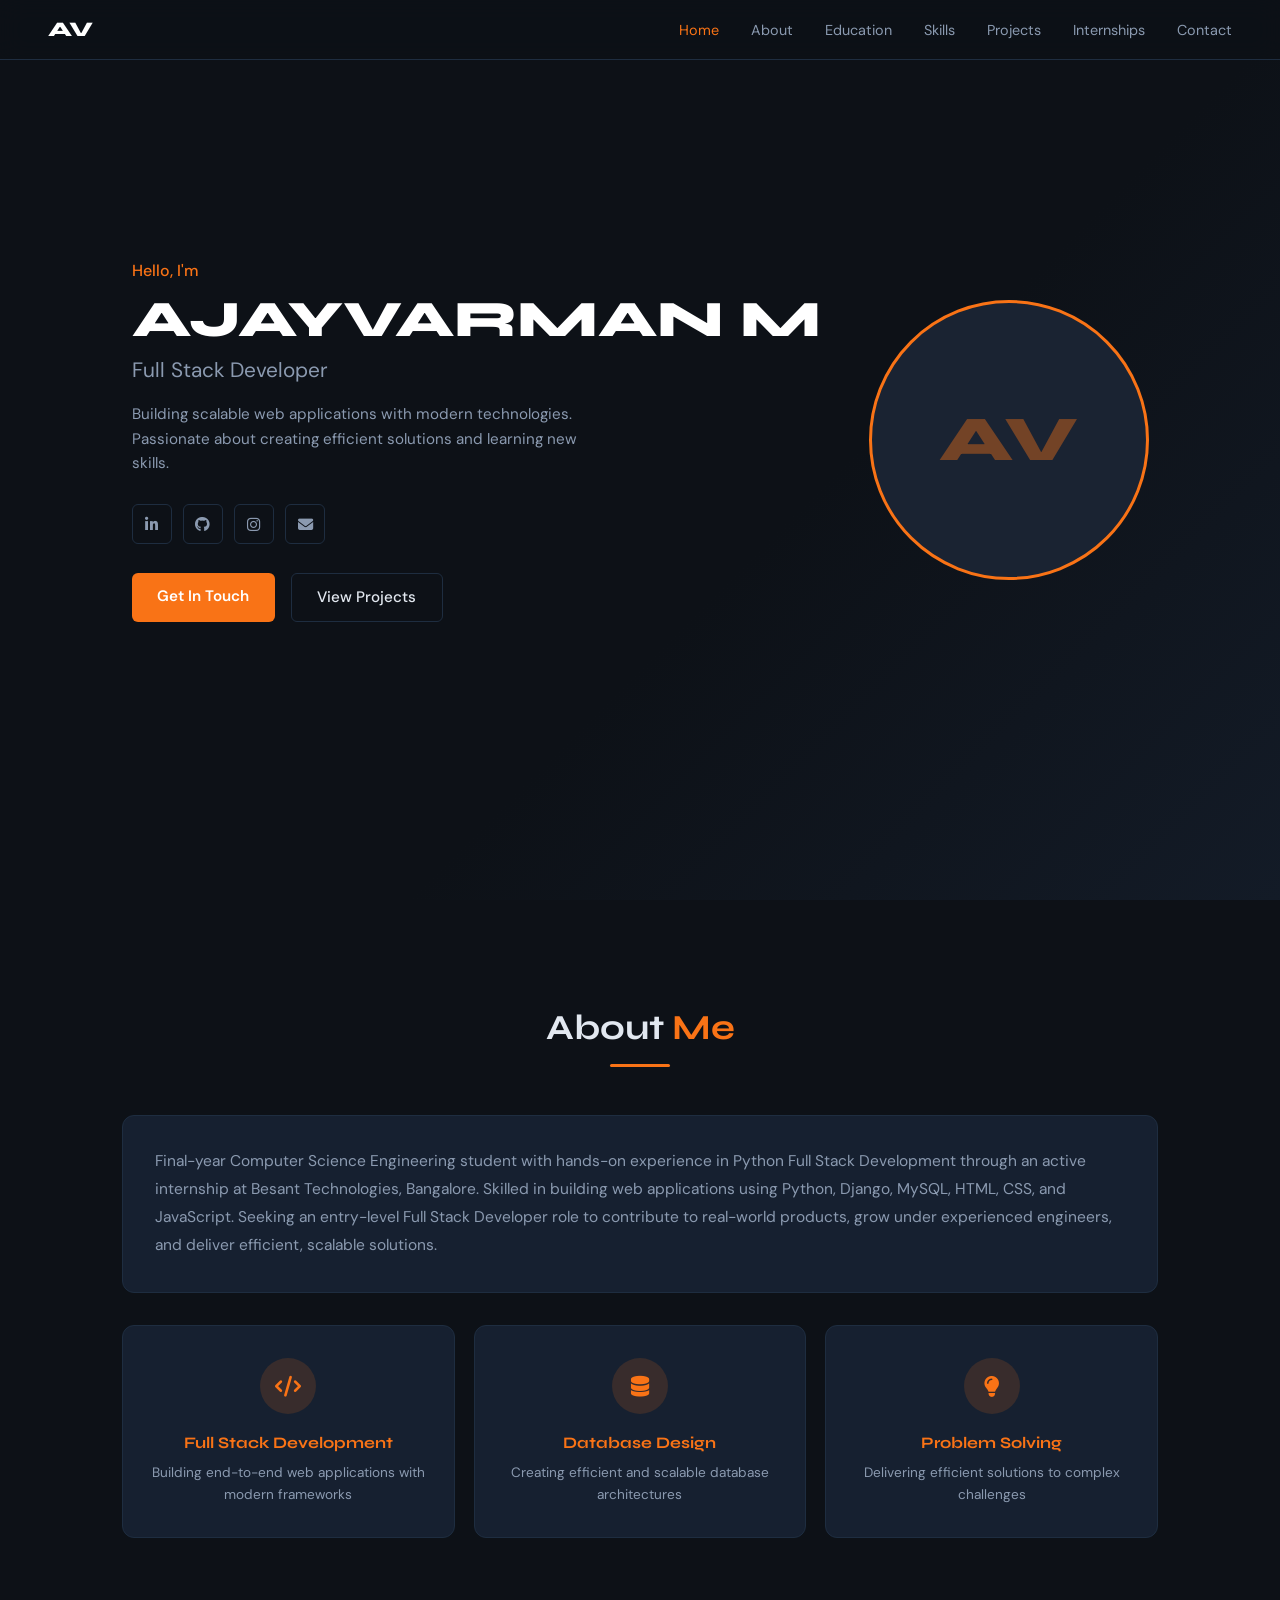
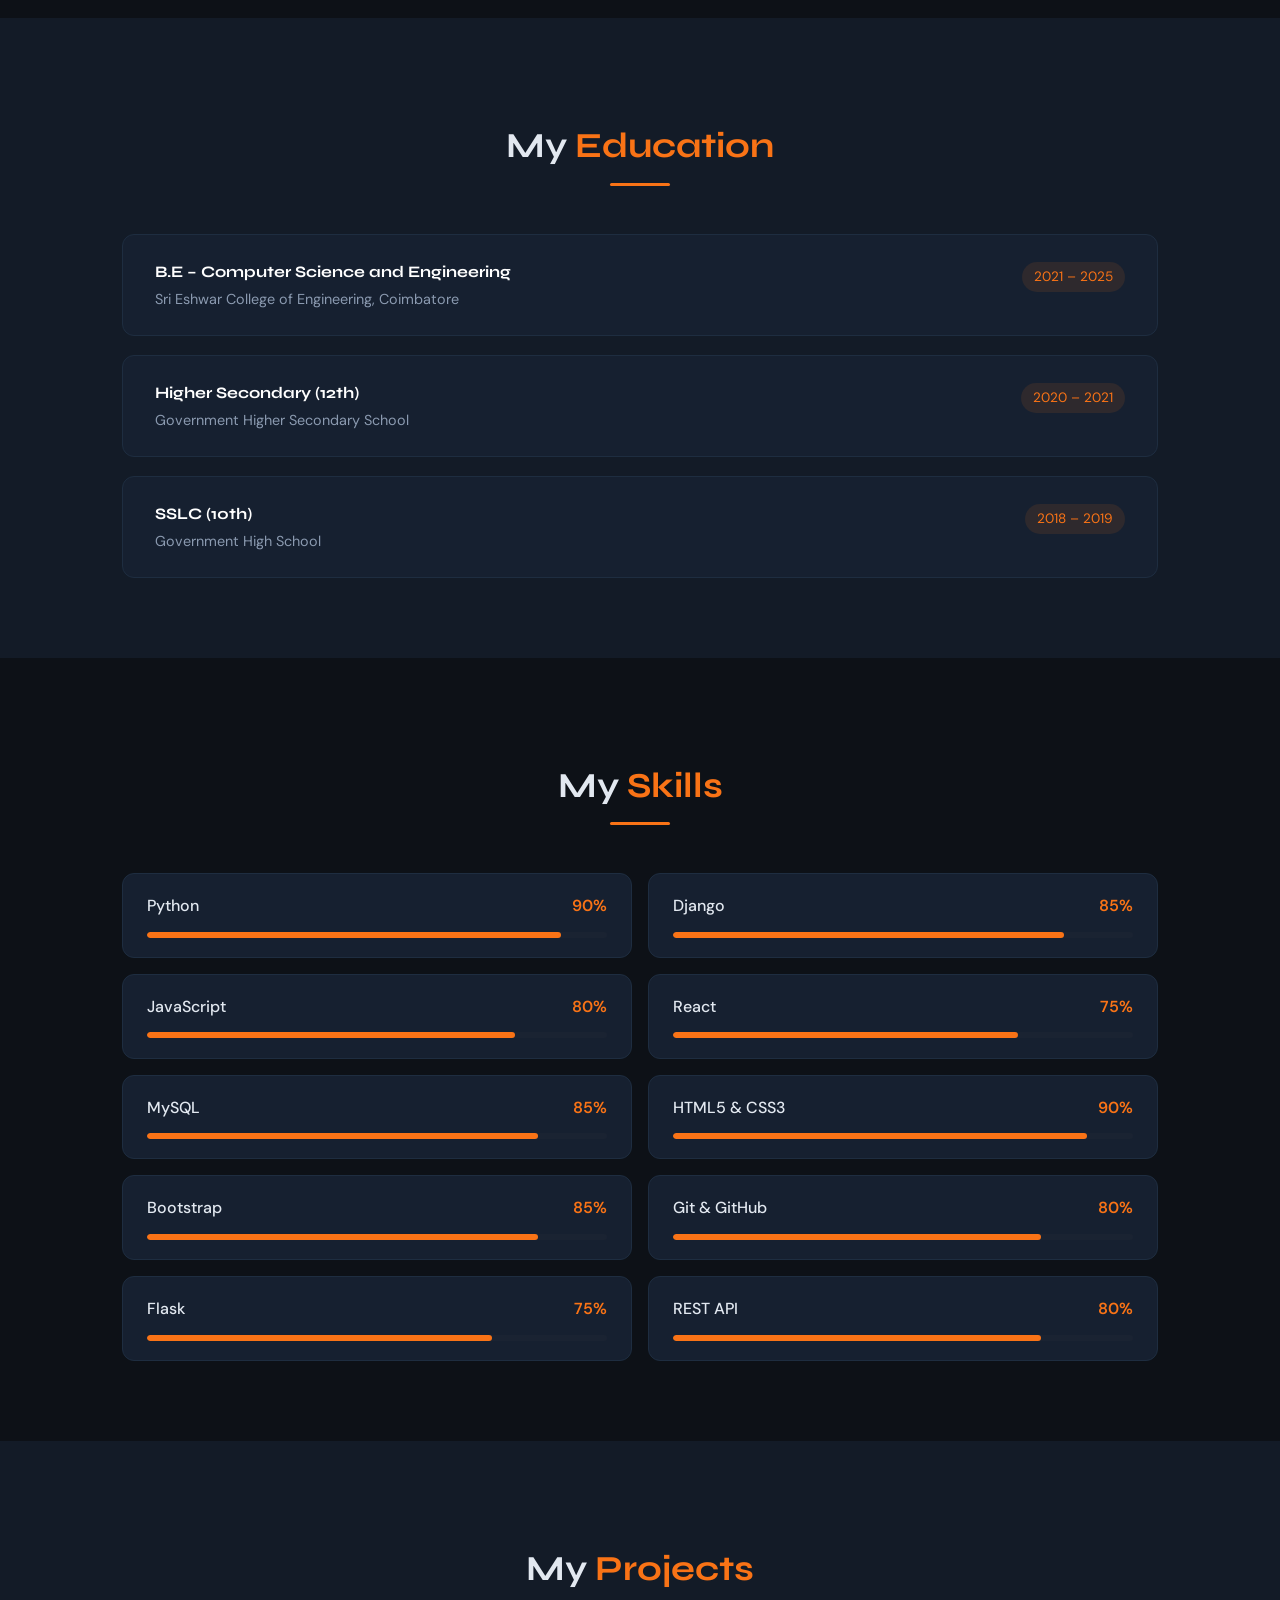
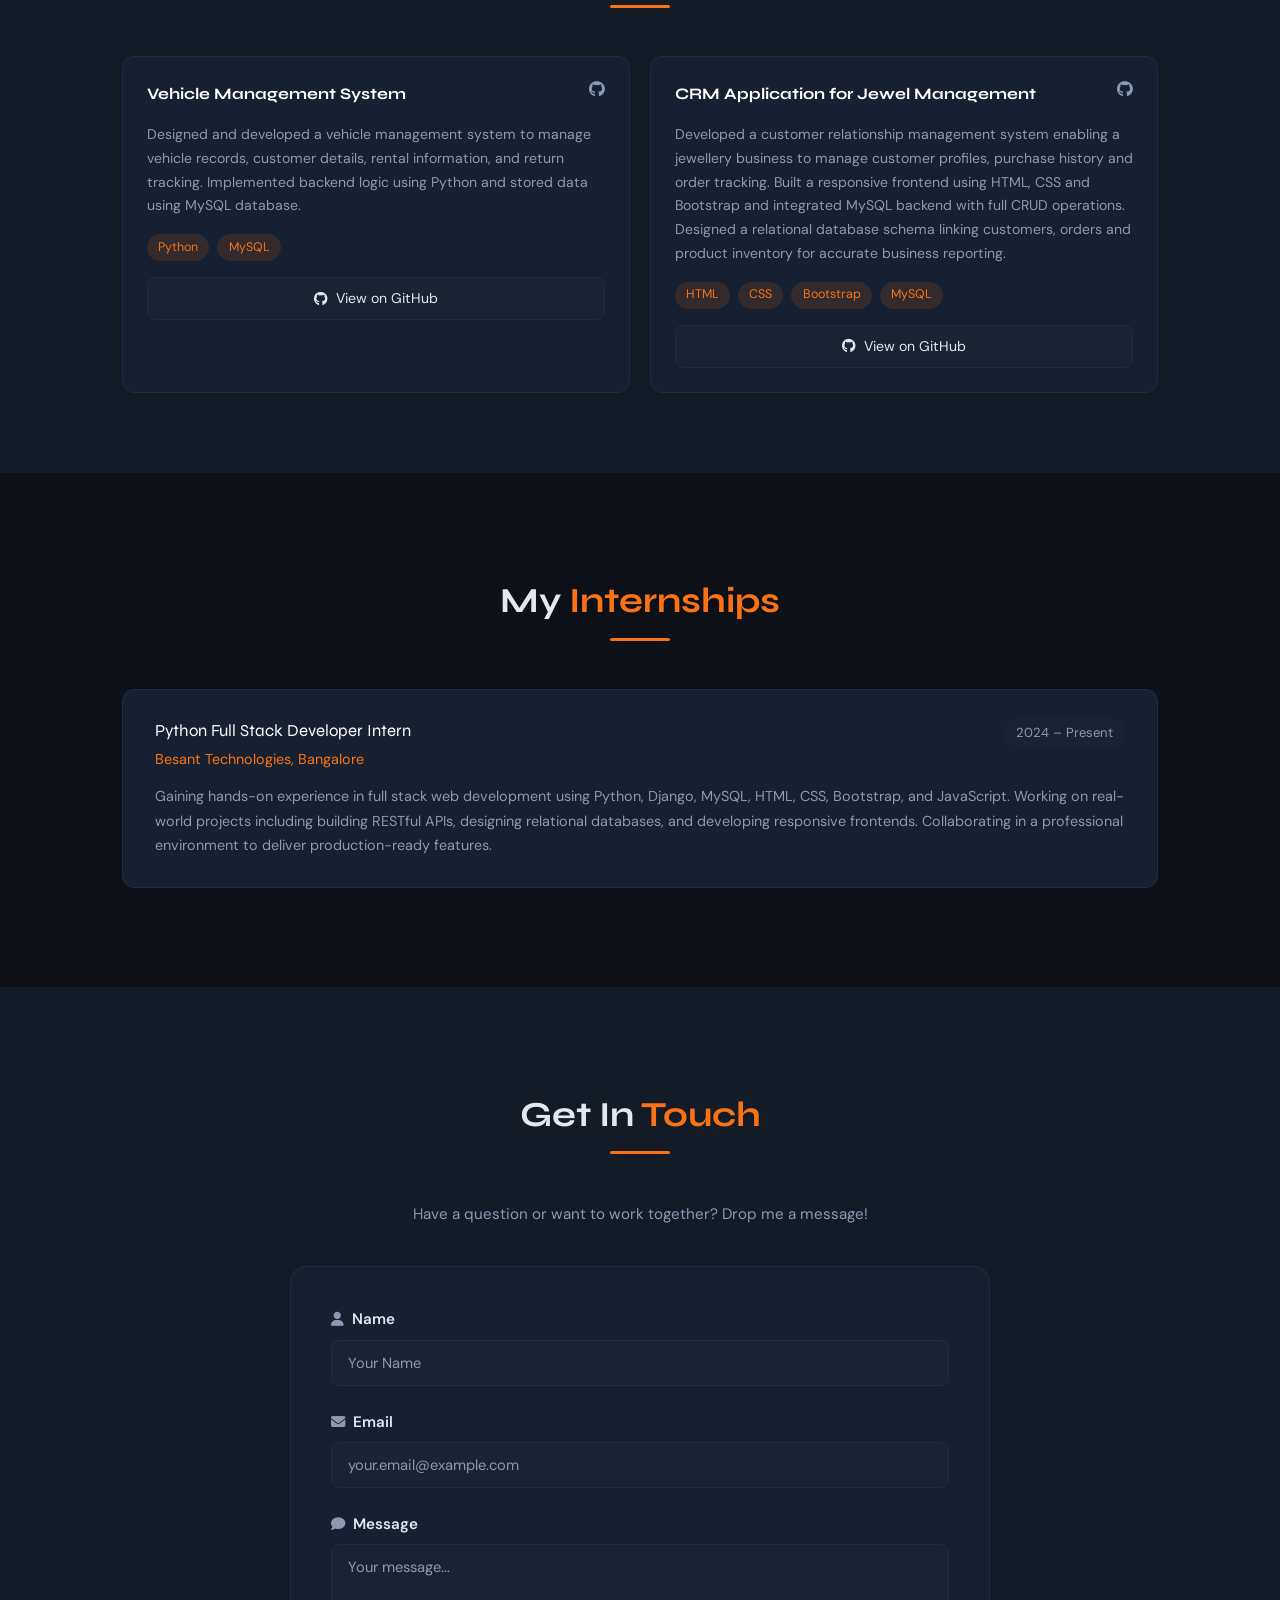
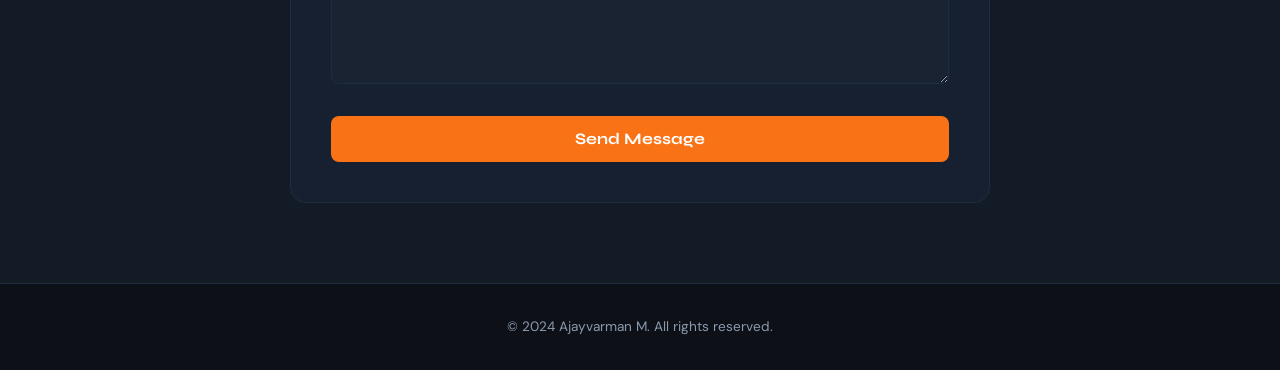
==== portfolio.html @ ebd789f2 "Portfolio" ====
<!DOCTYPE html>
<html lang="en">
<head>
  <meta charset="UTF-8" />
  <meta name="viewport" content="width=device-width, initial-scale=1.0"/>
  <title>Ajayvarman M – Full Stack Developer</title>
  <link href="https://fonts.googleapis.com/css2?family=Syne:wght@400;600;700;800&family=DM+Sans:wght@300;400;500&display=swap" rel="stylesheet"/>
  <link rel="stylesheet" href="https://cdnjs.cloudflare.com/ajax/libs/font-awesome/6.5.0/css/all.min.css"/>
  <style>
    *, *::before, *::after { box-sizing: border-box; margin: 0; padding: 0; }

    :root {
      --bg:        #0d1117;
      --bg2:       #131b27;
      --bg3:       #1a2332;
      --card:      #162030;
      --border:    #1e2d40;
      --orange:    #f97316;
      --orange2:   #ea6700;
      --text:      #e2e8f0;
      --muted:     #8b9ab0;
      --white:     #ffffff;
    }

    html { scroll-behavior: smooth; }

    body {
      font-family: 'DM Sans', sans-serif;
      background: var(--bg);
      color: var(--text);
      line-height: 1.6;
    }

    /* ── NAV ── */
    nav {
      position: fixed; top: 0; left: 0; right: 0; z-index: 100;
      display: flex; align-items: center; justify-content: space-between;
      padding: 0 3rem;
      height: 60px;
      background: rgba(13,17,23,0.92);
      backdrop-filter: blur(12px);
      border-bottom: 1px solid var(--border);
    }
    .nav-logo {
      font-family: 'Syne', sans-serif;
      font-weight: 800; font-size: 1.3rem;
      color: var(--white);
    }
    .nav-links { display: flex; gap: 2rem; list-style: none; }
    .nav-links a {
      color: var(--muted); font-size: 0.9rem; text-decoration: none;
      transition: color .2s;
    }
    .nav-links a:hover { color: var(--white); }

    /* ── SECTIONS ── */
    section { padding: 100px 0 80px; }
    .container { max-width: 1100px; margin: 0 auto; padding: 0 2rem; }

    .section-title {
      font-family: 'Syne', sans-serif;
      font-size: 2.2rem; font-weight: 700;
      text-align: center; margin-bottom: 0.4rem;
    }
    .section-title span { color: var(--orange); }
    .title-line {
      width: 60px; height: 3px; background: var(--orange);
      margin: 0.5rem auto 3rem;
      border-radius: 2px;
    }

    /* ── HOME ── */
    #home {
      min-height: 100vh;
      display: flex; align-items: center;
      background: linear-gradient(135deg, #0d1117 60%, #131b27);
      padding-top: 60px;
    }
    .home-inner {
      display: flex; align-items: center;
      justify-content: space-between; gap: 3rem;
      width: 100%;
    }
    .home-text { flex: 1; }
    .home-greeting {
      color: var(--orange);
      font-size: 1rem; font-weight: 500;
      margin-bottom: 0.5rem;
    }
    .home-name {
      font-family: 'Syne', sans-serif;
      font-size: clamp(2rem, 5vw, 3.2rem);
      font-weight: 800; color: var(--white);
      line-height: 1.1; margin-bottom: 0.3rem;
    }
    .home-role {
      font-size: 1.3rem; color: var(--muted);
      margin-bottom: 1rem;
    }
    .home-desc {
      font-size: 0.95rem; color: var(--muted);
      max-width: 480px; margin-bottom: 1.8rem;
    }
    .home-socials { display: flex; gap: 0.7rem; margin-bottom: 1.8rem; }
    .social-btn {
      width: 40px; height: 40px;
      border: 1px solid var(--border);
      border-radius: 6px;
      display: flex; align-items: center; justify-content: center;
      color: var(--muted); text-decoration: none;
      transition: border-color .2s, color .2s;
      font-size: 0.95rem;
    }
    .social-btn:hover { border-color: var(--orange); color: var(--orange); }
    .home-btns { display: flex; gap: 1rem; }
    .btn-primary {
      background: var(--orange); color: #fff;
      padding: 0.7rem 1.6rem; border-radius: 6px;
      font-weight: 600; font-size: 0.95rem;
      text-decoration: none; border: none; cursor: pointer;
      transition: background .2s;
    }
    .btn-primary:hover { background: var(--orange2); }
    .btn-outline {
      background: transparent; color: var(--text);
      padding: 0.7rem 1.6rem; border-radius: 6px;
      font-weight: 500; font-size: 0.95rem;
      text-decoration: none; border: 1px solid var(--border);
      transition: border-color .2s, color .2s;
    }
    .btn-outline:hover { border-color: var(--orange); color: var(--orange); }

    .home-photo {
      flex-shrink: 0;
      width: 280px; height: 280px;
      border-radius: 50%;
      border: 3px solid var(--orange);
      overflow: hidden;
      background: var(--bg3);
      display: flex; align-items: center; justify-content: center;
    }
    .home-photo img { width: 100%; height: 100%; object-fit: cover; }
    .photo-placeholder {
      font-family: 'Syne', sans-serif;
      font-size: 4rem; font-weight: 800;
      color: var(--orange); opacity: 0.4;
    }

    /* ── ABOUT ── */
    #about { background: var(--bg); }
    .about-bio {
      background: var(--card);
      border: 1px solid var(--border);
      border-radius: 12px;
      padding: 2rem; margin-bottom: 2rem;
      font-size: 0.97rem; color: var(--muted);
      line-height: 1.8;
    }
    .about-cards { display: grid; grid-template-columns: repeat(3,1fr); gap: 1.2rem; }
    .about-card {
      background: var(--card); border: 1px solid var(--border);
      border-radius: 12px; padding: 2rem 1.5rem;
      text-align: center;
    }
    .about-icon {
      width: 56px; height: 56px; border-radius: 50%;
      background: rgba(249,115,22,.15);
      display: flex; align-items: center; justify-content: center;
      margin: 0 auto 1rem;
      font-size: 1.3rem; color: var(--orange);
    }
    .about-card h3 {
      font-family: 'Syne', sans-serif;
      color: var(--orange); font-size: 1rem;
      margin-bottom: 0.4rem;
    }
    .about-card p { font-size: 0.85rem; color: var(--muted); }

    /* ── EDUCATION ── */
    #education { background: var(--bg2); }
    .edu-list { display: flex; flex-direction: column; gap: 1.2rem; }
    .edu-card {
      background: var(--card); border: 1px solid var(--border);
      border-radius: 12px; padding: 1.5rem 2rem;
      display: flex; justify-content: space-between; align-items: flex-start;
    }
    .edu-card h3 {
      font-family: 'Syne', sans-serif;
      color: var(--white); font-size: 1rem; margin-bottom: 0.2rem;
    }
    .edu-card .school { color: var(--muted); font-size: 0.9rem; }
    .edu-year {
      color: var(--orange); font-size: 0.85rem;
      background: rgba(249,115,22,.1);
      padding: 0.25rem 0.75rem; border-radius: 20px;
      white-space: nowrap; margin-top: 0.2rem;
    }

    /* ── SKILLS ── */
    #skills { background: var(--bg); }
    .skills-grid { display: grid; grid-template-columns: 1fr 1fr; gap: 1rem; }
    .skill-card {
      background: var(--card); border: 1px solid var(--border);
      border-radius: 12px; padding: 1.2rem 1.5rem;
    }
    .skill-top {
      display: flex; justify-content: space-between;
      margin-bottom: 0.8rem;
    }
    .skill-name { font-weight: 500; color: var(--text); }
    .skill-pct { color: var(--orange); font-weight: 600; }
    .skill-bar-bg {
      height: 6px; background: var(--bg3);
      border-radius: 3px; overflow: hidden;
    }
    .skill-bar-fill {
      height: 100%; background: var(--orange);
      border-radius: 3px;
      transition: width 1s ease;
    }

    /* ── PROJECTS ── */
    #projects { background: var(--bg2); }
    .projects-grid { display: grid; grid-template-columns: 1fr 1fr; gap: 1.2rem; }
    .project-card {
      background: var(--card); border: 1px solid var(--border);
      border-radius: 12px; padding: 1.5rem;
      display: flex; flex-direction: column; gap: 1rem;
    }
    .project-header {
      display: flex; justify-content: space-between; align-items: flex-start;
    }
    .project-title {
      font-family: 'Syne', sans-serif;
      font-size: 1rem; color: var(--white);
    }
    .project-icon { color: var(--muted); font-size: 1rem; }
    .project-desc { font-size: 0.88rem; color: var(--muted); line-height: 1.7; }
    .project-tags { display: flex; gap: 0.5rem; flex-wrap: wrap; }
    .tag {
      background: rgba(249,115,22,.12);
      color: var(--orange); font-size: 0.78rem;
      padding: 0.2rem 0.7rem; border-radius: 20px;
    }
    .btn-github {
      display: flex; align-items: center; justify-content: center; gap: 0.5rem;
      background: var(--bg3); border: 1px solid var(--border);
      color: var(--text); font-size: 0.88rem;
      padding: 0.6rem; border-radius: 8px;
      text-decoration: none; transition: border-color .2s, color .2s;
    }
    .btn-github:hover { border-color: var(--orange); color: var(--orange); }

    /* ── INTERNSHIPS ── */
    #internships { background: var(--bg); }
    .intern-card {
      background: var(--card); border: 1px solid var(--border);
      border-radius: 12px; padding: 1.8rem 2rem;
      margin-bottom: 1.2rem;
    }
    .intern-header {
      display: flex; justify-content: space-between; align-items: flex-start;
      margin-bottom: 0.8rem;
    }
    .intern-role {
      font-family: 'Syne', sans-serif;
      font-size: 1.05rem; color: var(--white);
    }
    .intern-company { color: var(--orange); font-size: 0.9rem; margin-top: 0.2rem; }
    .intern-period {
      color: var(--muted); font-size: 0.82rem;
      background: var(--bg3); padding: 0.25rem 0.75rem;
      border-radius: 20px; white-space: nowrap;
    }
    .intern-desc { font-size: 0.9rem; color: var(--muted); line-height: 1.7; }

    /* ── CONTACT ── */
    #contact { background: var(--bg2); }
    .contact-sub {
      text-align: center; color: var(--muted);
      font-size: 0.95rem; margin-bottom: 2.5rem;
    }
    .contact-form {
      max-width: 700px; margin: 0 auto;
      background: var(--card); border: 1px solid var(--border);
      border-radius: 16px; padding: 2.5rem;
    }
    .form-group { margin-bottom: 1.5rem; }
    .form-label {
      display: flex; align-items: center; gap: 0.5rem;
      font-weight: 600; margin-bottom: 0.5rem;
      color: var(--text); font-size: 0.95rem;
    }
    .form-label i { color: var(--muted); font-size: 0.9rem; }
    .form-input, .form-textarea {
      width: 100%; padding: 0.75rem 1rem;
      background: var(--bg3); border: 1px solid var(--border);
      border-radius: 8px; color: var(--text);
      font-family: 'DM Sans', sans-serif; font-size: 0.92rem;
      outline: none; transition: border-color .2s;
    }
    .form-input::placeholder, .form-textarea::placeholder { color: var(--muted); }
    .form-input:focus, .form-textarea:focus { border-color: var(--orange); }
    .form-textarea { resize: vertical; min-height: 140px; }
    .btn-send {
      width: 100%; padding: 0.85rem;
      background: var(--orange); color: #fff;
      border: none; border-radius: 8px;
      font-family: 'Syne', sans-serif;
      font-size: 1rem; font-weight: 700;
      cursor: pointer; transition: background .2s;
    }
    .btn-send:hover { background: var(--orange2); }

    /* ── FOOTER ── */
    footer {
      background: var(--bg); border-top: 1px solid var(--border);
      text-align: center; padding: 2rem;
      color: var(--muted); font-size: 0.85rem;
    }

    /* ── RESPONSIVE ── */
    @media (max-width: 768px) {
      nav { padding: 0 1.2rem; }
      .nav-links { display: none; }
      .home-inner { flex-direction: column-reverse; text-align: center; }
      .home-photo { width: 200px; height: 200px; }
      .home-socials { justify-content: center; }
      .home-btns { justify-content: center; }
      .about-cards { grid-template-columns: 1fr; }
      .skills-grid { grid-template-columns: 1fr; }
      .projects-grid { grid-template-columns: 1fr; }
      .edu-card { flex-direction: column; gap: 0.5rem; }
    }
  </style>
</head>
<body>

<!-- NAV -->
<nav>
  <div class="nav-logo">AV</div>
  <ul class="nav-links">
    <li><a href="#home">Home</a></li>
    <li><a href="#about">About</a></li>
    <li><a href="#education">Education</a></li>
    <li><a href="#skills">Skills</a></li>
    <li><a href="#projects">Projects</a></li>
    <li><a href="#internships">Internships</a></li>
    <li><a href="#contact">Contact</a></li>
  </ul>
</nav>

<!-- HOME -->
<section id="home">
  <div class="container">
    <div class="home-inner">
      <div class="home-text">
        <p class="home-greeting">Hello, I'm</p>
        <h1 class="home-name">AJAYVARMAN M</h1>
        <p class="home-role">Full Stack Developer</p>
        <p class="home-desc">Building scalable web applications with modern technologies. Passionate about creating efficient solutions and learning new skills.</p>
        <div class="home-socials">
          <a href="#" class="social-btn"><i class="fab fa-linkedin-in"></i></a>
          <a href="#" class="social-btn"><i class="fab fa-github"></i></a>
          <a href="#" class="social-btn"><i class="fab fa-instagram"></i></a>
          <a href="mailto:ajayvarman@example.com" class="social-btn"><i class="fas fa-envelope"></i></a>
        </div>
        <div class="home-btns">
          <a href="#contact" class="btn-primary">Get In Touch</a>
          <a href="#projects" class="btn-outline">View Projects</a>
        </div>
      </div>
      <div class="home-photo">
        <!-- Replace the src below with your actual photo URL or base64 -->
        <span class="photo-placeholder">AV</span>
      </div>
    </div>
  </div>
</section>

<!-- ABOUT -->
<section id="about">
  <div class="container">
    <h2 class="section-title">About <span>Me</span></h2>
    <div class="title-line"></div>
    <div class="about-bio">
      Final-year Computer Science Engineering student with hands-on experience in Python Full Stack Development through an active internship at Besant Technologies, Bangalore. Skilled in building web applications using Python, Django, MySQL, HTML, CSS, and JavaScript. Seeking an entry-level Full Stack Developer role to contribute to real-world products, grow under experienced engineers, and deliver efficient, scalable solutions.
    </div>
    <div class="about-cards">
      <div class="about-card">
        <div class="about-icon"><i class="fas fa-code"></i></div>
        <h3>Full Stack Development</h3>
        <p>Building end-to-end web applications with modern frameworks</p>
      </div>
      <div class="about-card">
        <div class="about-icon"><i class="fas fa-database"></i></div>
        <h3>Database Design</h3>
        <p>Creating efficient and scalable database architectures</p>
      </div>
      <div class="about-card">
        <div class="about-icon"><i class="fas fa-lightbulb"></i></div>
        <h3>Problem Solving</h3>
        <p>Delivering efficient solutions to complex challenges</p>
      </div>
    </div>
  </div>
</section>

<!-- EDUCATION -->
<section id="education">
  <div class="container">
    <h2 class="section-title">My <span>Education</span></h2>
    <div class="title-line"></div>
    <div class="edu-list">
      <div class="edu-card">
        <div>
          <h3>B.E – Computer Science and Engineering</h3>
          <p class="school">Sri Eshwar College of Engineering, Coimbatore</p>
        </div>
        <span class="edu-year">2021 – 2025</span>
      </div>
      <div class="edu-card">
        <div>
          <h3>Higher Secondary (12th)</h3>
          <p class="school">Government Higher Secondary School</p>
        </div>
        <span class="edu-year">2020 – 2021</span>
      </div>
      <div class="edu-card">
        <div>
          <h3>SSLC (10th)</h3>
          <p class="school">Government High School</p>
        </div>
        <span class="edu-year">2018 – 2019</span>
      </div>
    </div>
  </div>
</section>

<!-- SKILLS -->
<section id="skills">
  <div class="container">
    <h2 class="section-title">My <span>Skills</span></h2>
    <div class="title-line"></div>
    <div class="skills-grid">
      <div class="skill-card">
        <div class="skill-top"><span class="skill-name">Python</span><span class="skill-pct">90%</span></div>
        <div class="skill-bar-bg"><div class="skill-bar-fill" style="width:90%"></div></div>
      </div>
      <div class="skill-card">
        <div class="skill-top"><span class="skill-name">Django</span><span class="skill-pct">85%</span></div>
        <div class="skill-bar-bg"><div class="skill-bar-fill" style="width:85%"></div></div>
      </div>
      <div class="skill-card">
        <div class="skill-top"><span class="skill-name">JavaScript</span><span class="skill-pct">80%</span></div>
        <div class="skill-bar-bg"><div class="skill-bar-fill" style="width:80%"></div></div>
      </div>
      <div class="skill-card">
        <div class="skill-top"><span class="skill-name">React</span><span class="skill-pct">75%</span></div>
        <div class="skill-bar-bg"><div class="skill-bar-fill" style="width:75%"></div></div>
      </div>
      <div class="skill-card">
        <div class="skill-top"><span class="skill-name">MySQL</span><span class="skill-pct">85%</span></div>
        <div class="skill-bar-bg"><div class="skill-bar-fill" style="width:85%"></div></div>
      </div>
      <div class="skill-card">
        <div class="skill-top"><span class="skill-name">HTML5 &amp; CSS3</span><span class="skill-pct">90%</span></div>
        <div class="skill-bar-bg"><div class="skill-bar-fill" style="width:90%"></div></div>
      </div>
      <div class="skill-card">
        <div class="skill-top"><span class="skill-name">Bootstrap</span><span class="skill-pct">85%</span></div>
        <div class="skill-bar-bg"><div class="skill-bar-fill" style="width:85%"></div></div>
      </div>
      <div class="skill-card">
        <div class="skill-top"><span class="skill-name">Git &amp; GitHub</span><span class="skill-pct">80%</span></div>
        <div class="skill-bar-bg"><div class="skill-bar-fill" style="width:80%"></div></div>
      </div>
      <div class="skill-card">
        <div class="skill-top"><span class="skill-name">Flask</span><span class="skill-pct">75%</span></div>
        <div class="skill-bar-bg"><div class="skill-bar-fill" style="width:75%"></div></div>
      </div>
      <div class="skill-card">
        <div class="skill-top"><span class="skill-name">REST API</span><span class="skill-pct">80%</span></div>
        <div class="skill-bar-bg"><div class="skill-bar-fill" style="width:80%"></div></div>
      </div>
    </div>
  </div>
</section>

<!-- PROJECTS -->
<section id="projects">
  <div class="container">
    <h2 class="section-title">My <span>Projects</span></h2>
    <div class="title-line"></div>
    <div class="projects-grid">
      <div class="project-card">
        <div class="project-header">
          <h3 class="project-title">Vehicle Management System</h3>
          <i class="fab fa-github project-icon"></i>
        </div>
        <p class="project-desc">Designed and developed a vehicle management system to manage vehicle records, customer details, rental information, and return tracking. Implemented backend logic using Python and stored data using MySQL database.</p>
        <div class="project-tags">
          <span class="tag">Python</span>
          <span class="tag">MySQL</span>
        </div>
        <a href="#" class="btn-github"><i class="fab fa-github"></i> View on GitHub</a>
      </div>
      <div class="project-card">
        <div class="project-header">
          <h3 class="project-title">CRM Application for Jewel Management</h3>
          <i class="fab fa-github project-icon"></i>
        </div>
        <p class="project-desc">Developed a customer relationship management system enabling a jewellery business to manage customer profiles, purchase history and order tracking. Built a responsive frontend using HTML, CSS and Bootstrap and integrated MySQL backend with full CRUD operations. Designed a relational database schema linking customers, orders and product inventory for accurate business reporting.</p>
        <div class="project-tags">
          <span class="tag">HTML</span>
          <span class="tag">CSS</span>
          <span class="tag">Bootstrap</span>
          <span class="tag">MySQL</span>
        </div>
        <a href="#" class="btn-github"><i class="fab fa-github"></i> View on GitHub</a>
      </div>
    </div>
  </div>
</section>

<!-- INTERNSHIPS -->
<section id="internships">
  <div class="container">
    <h2 class="section-title">My <span>Internships</span></h2>
    <div class="title-line"></div>
    <div class="intern-card">
      <div class="intern-header">
        <div>
          <p class="intern-role">Python Full Stack Developer Intern</p>
          <p class="intern-company">Besant Technologies, Bangalore</p>
        </div>
        <span class="intern-period">2024 – Present</span>
      </div>
      <p class="intern-desc">Gaining hands-on experience in full stack web development using Python, Django, MySQL, HTML, CSS, Bootstrap, and JavaScript. Working on real-world projects including building RESTful APIs, designing relational databases, and developing responsive frontends. Collaborating in a professional environment to deliver production-ready features.</p>
    </div>
  </div>
</section>

<!-- CONTACT -->
<section id="contact">
  <div class="container">
    <h2 class="section-title">Get In <span>Touch</span></h2>
    <div class="title-line"></div>
    <p class="contact-sub">Have a question or want to work together? Drop me a message!</p>
    <div class="contact-form">
      <div class="form-group">
        <label class="form-label"><i class="fas fa-user"></i> Name</label>
        <input class="form-input" type="text" placeholder="Your Name"/>
      </div>
      <div class="form-group">
        <label class="form-label"><i class="fas fa-envelope"></i> Email</label>
        <input class="form-input" type="email" placeholder="your.email@example.com"/>
      </div>
      <div class="form-group">
        <label class="form-label"><i class="fas fa-comment"></i> Message</label>
        <textarea class="form-textarea" placeholder="Your message..."></textarea>
      </div>
      <button class="btn-send">Send Message</button>
    </div>
  </div>
</section>

<footer>
  <p>© 2024 Ajayvarman M. All rights reserved.</p>
</footer>

<script>
  // Smooth active nav on scroll
  const sections = document.querySelectorAll('section');
  const navLinks = document.querySelectorAll('.nav-links a');
  window.addEventListener('scroll', () => {
    let current = '';
    sections.forEach(s => {
      if (window.scrollY >= s.offsetTop - 80) current = s.getAttribute('id');
    });
    navLinks.forEach(a => {
      a.style.color = a.getAttribute('href') === '#' + current ? '#f97316' : '';
    });
  });

  // Animate skill bars on scroll
  const observer = new IntersectionObserver(entries => {
    entries.forEach(e => {
      if (e.isIntersecting) {
        e.target.querySelectorAll('.skill-bar-fill').forEach(bar => {
          bar.style.width = bar.style.width; // trigger reflow
        });
      }
    });
  }, { threshold: 0.3 });
  document.querySelector('#skills') && observer.observe(document.querySelector('#skills'));

  
  const button = document.querySelector(".btn-send");

  button.addEventListener("click", async () => {
    const name = document.querySelectorAll(".form-input")[0].value;
    const email = document.querySelectorAll(".form-input")[1].value;
    const message = document.querySelector(".form-textarea").value;

    const data = { name, email, message };

    try {
      const res = await fetch("http://127.0.0.1:8000/api/contact/", {
        method: "POST",
        headers: {
          "Content-Type": "application/json"
        },
        body: JSON.stringify(data)
      });

      const result = await res.json();
      alert(result.message);

    } catch (error) {
      alert("Error sending message");
    }
  });

</script>
</body>
</html>
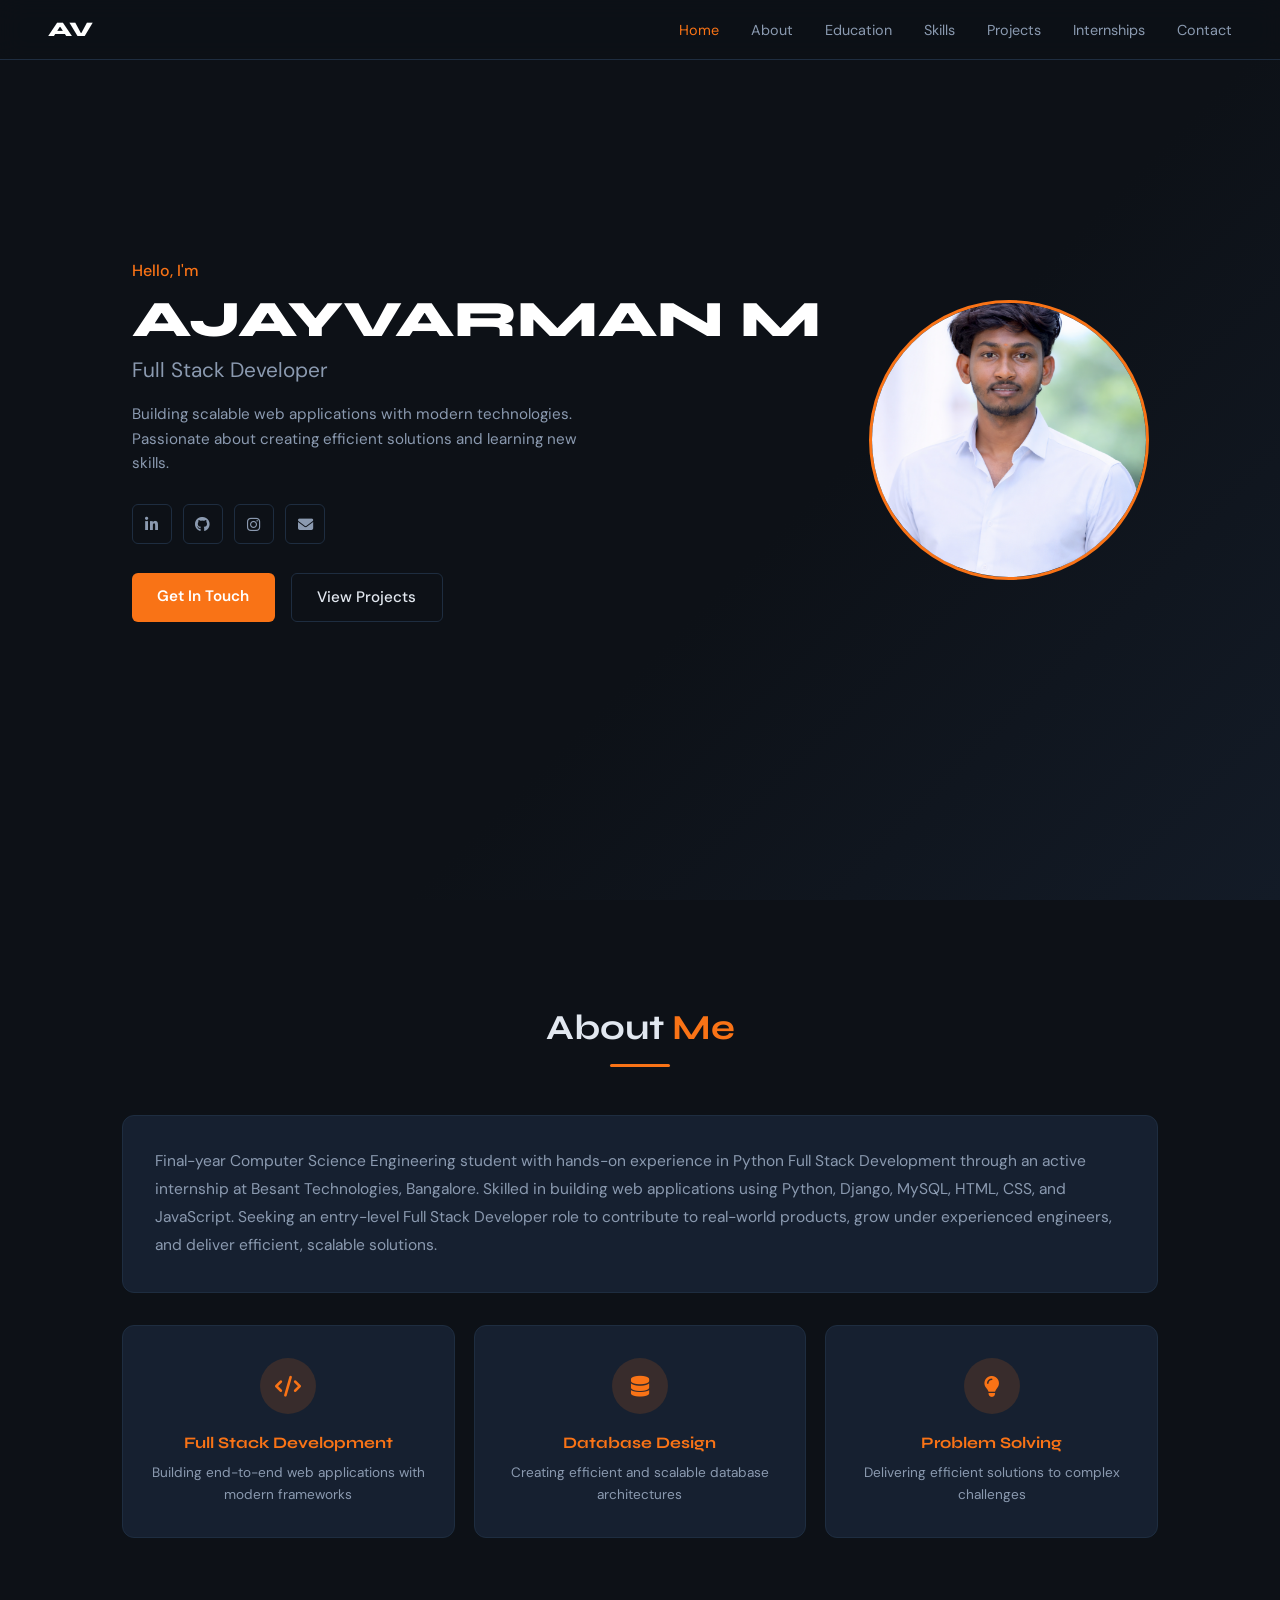
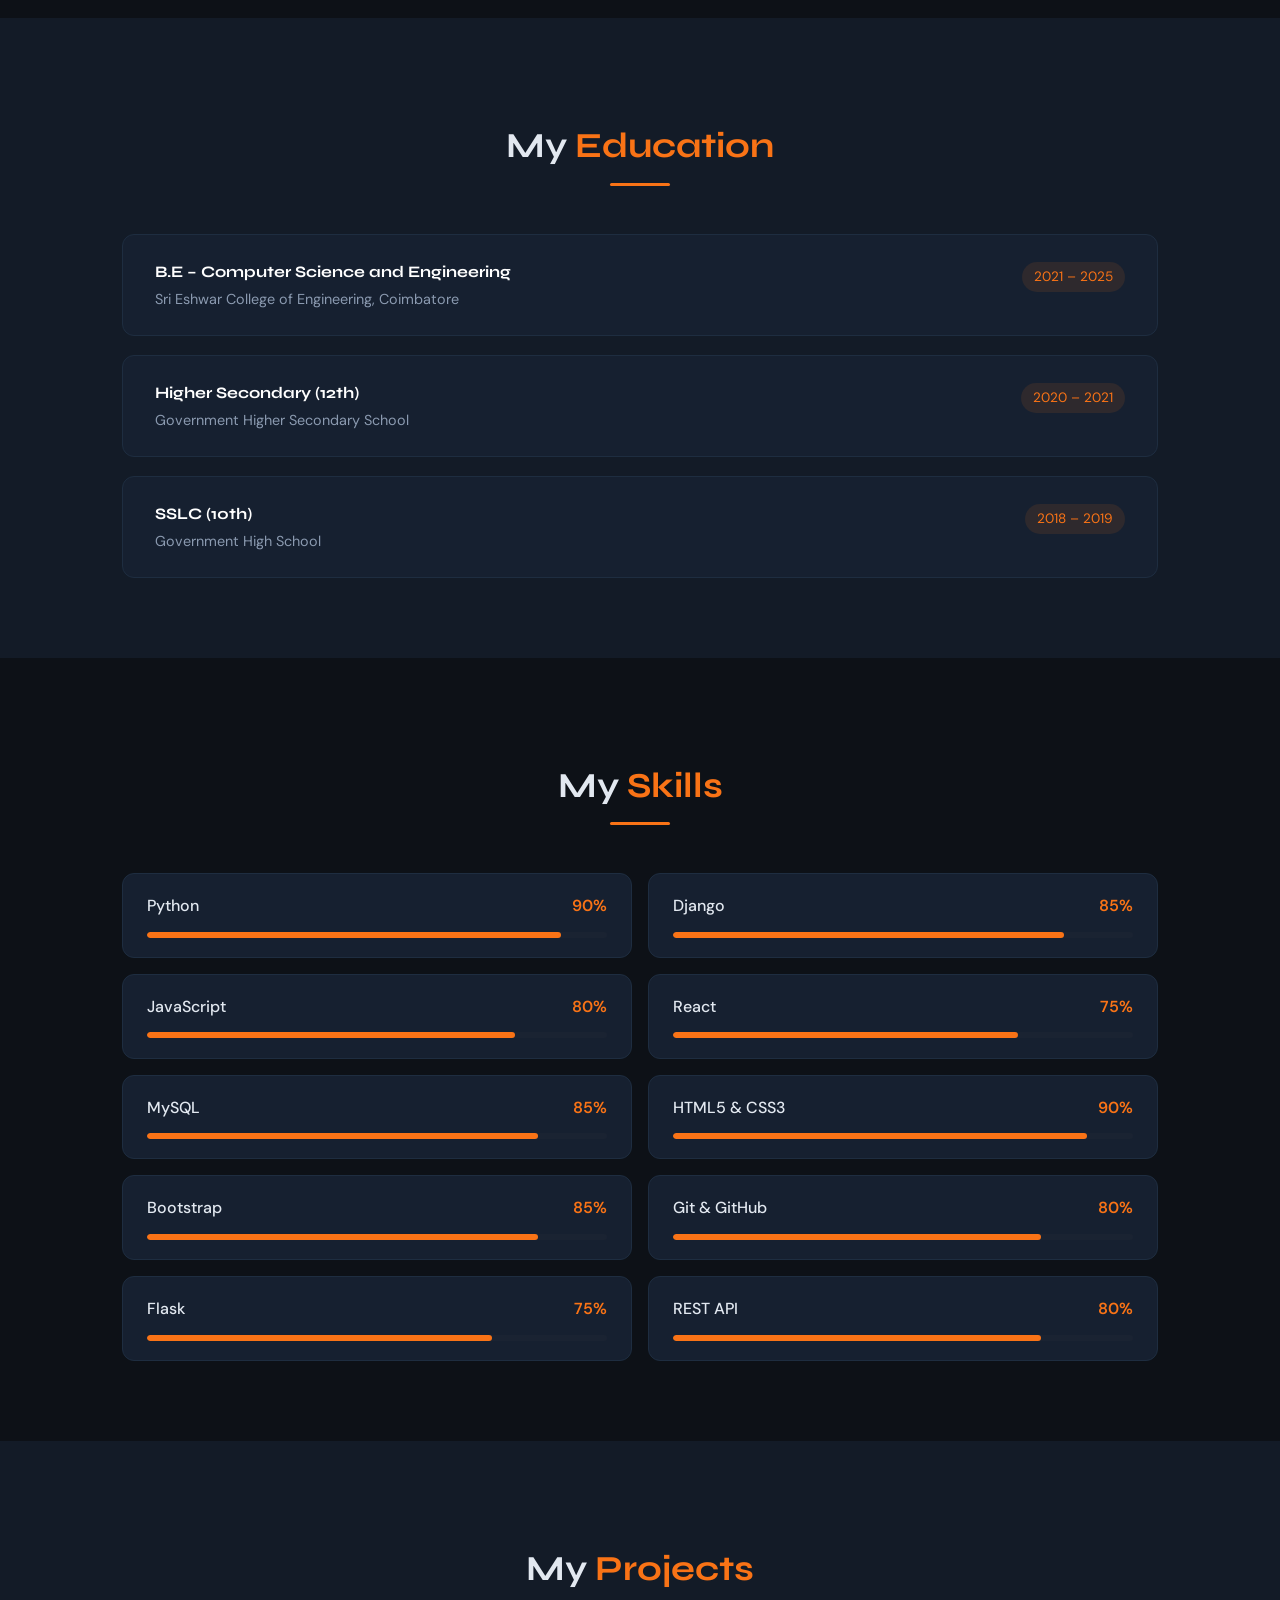
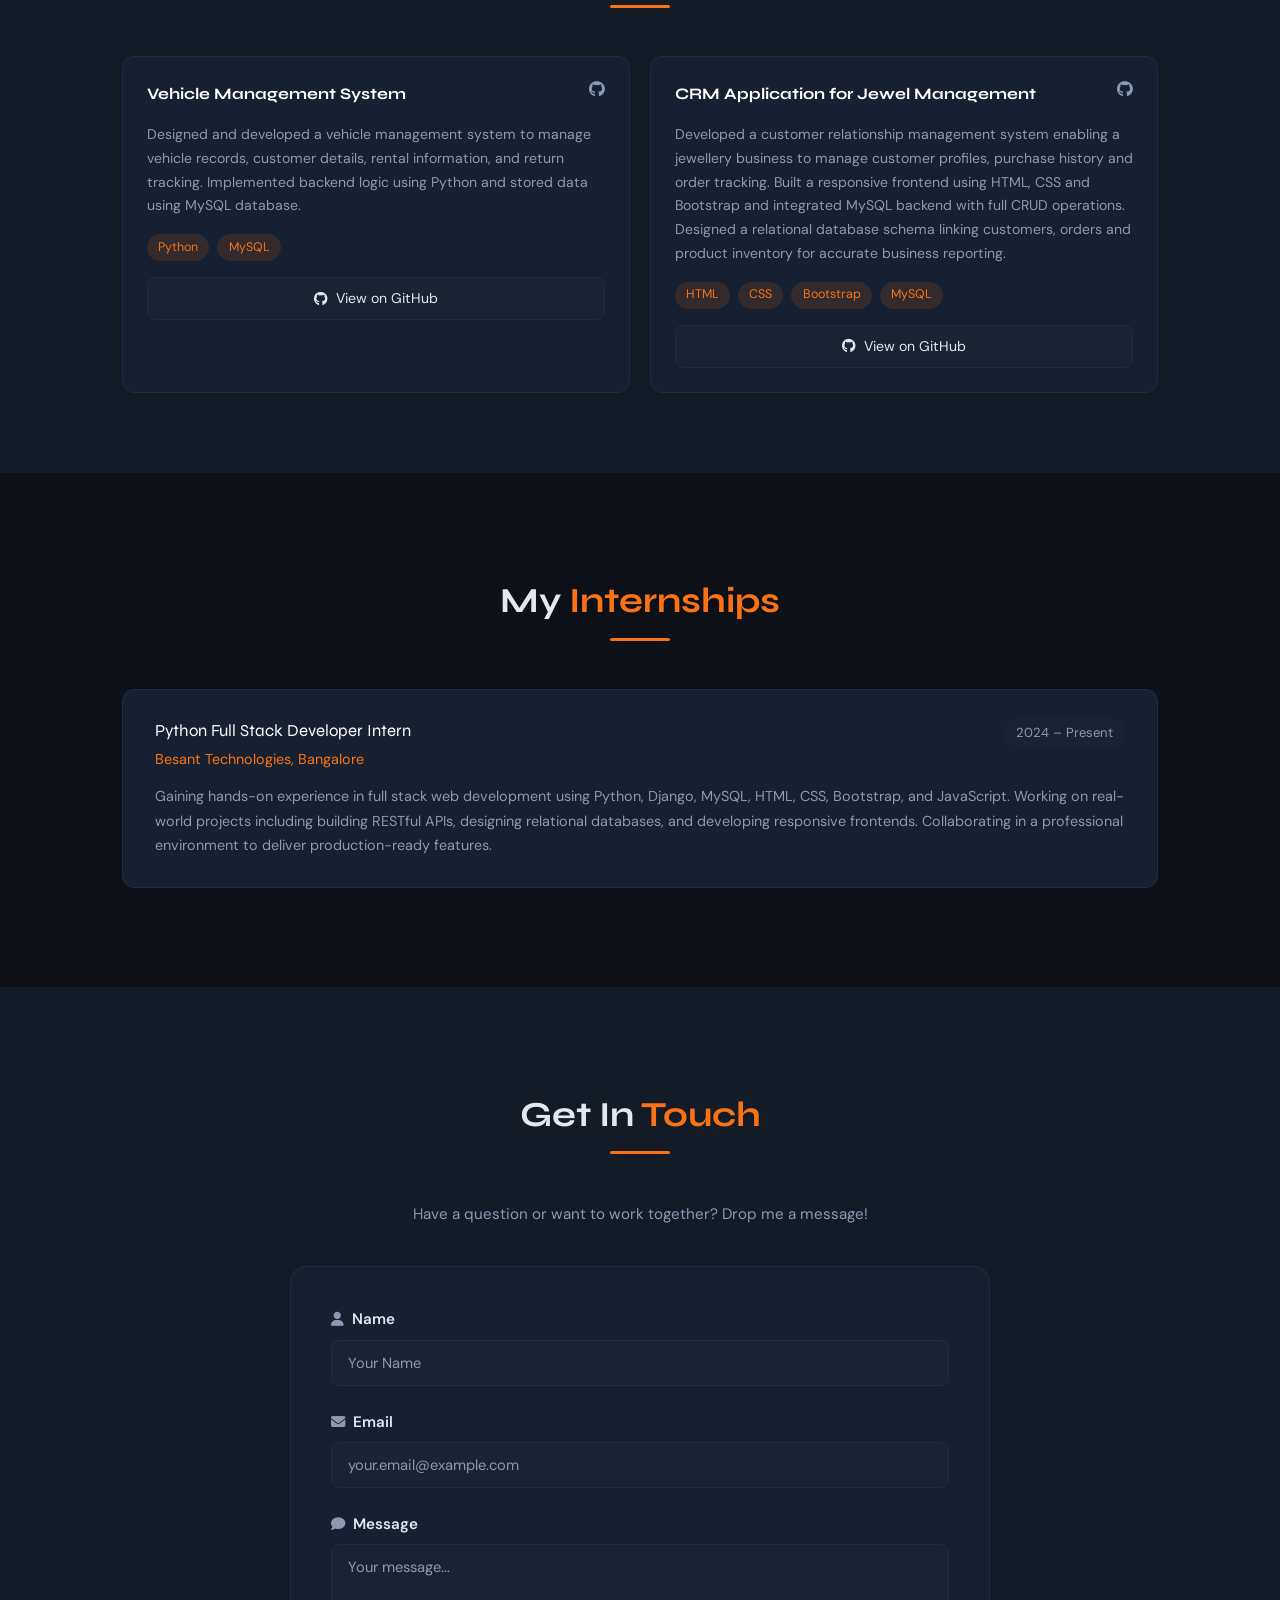
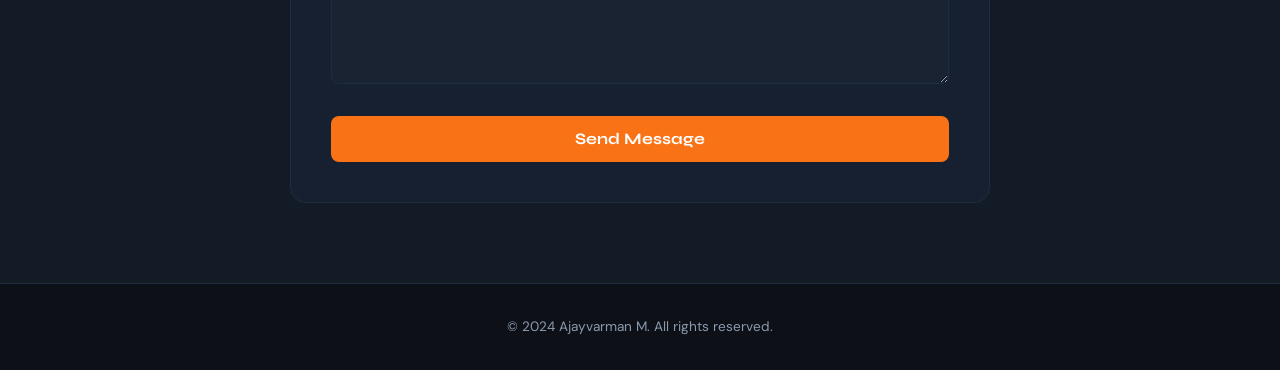
==== commit 08f4a3ad: "added frontend" ====
--- a/portfolio.html
+++ b/portfolio.html
@@ -140,11 +140,6 @@
       display: flex; align-items: center; justify-content: center;
     }
     .home-photo img { width: 100%; height: 100%; object-fit: cover; }
-    .photo-placeholder {
-      font-family: 'Syne', sans-serif;
-      font-size: 4rem; font-weight: 800;
-      color: var(--orange); opacity: 0.4;
-    }
 
     /* ── ABOUT ── */
     #about { background: var(--bg); }
@@ -371,8 +366,9 @@
         </div>
       </div>
       <div class="home-photo">
+        <img src="Ajayvarman.png" alt="Ajayvarman M"/>
         <!-- Replace the src below with your actual photo URL or base64 -->
-        <span class="photo-placeholder">AV</span>
+        
       </div>
     </div>
   </div>
@@ -606,7 +602,7 @@
     const data = { name, email, message };
 
     try {
-      const res = await fetch("http://127.0.0.1:8000/api/contact/", {
+      const res = await fetch("https://portfolio-bjfq.onrender.com/api/contact/", {
         method: "POST",
         headers: {
           "Content-Type": "application/json"
